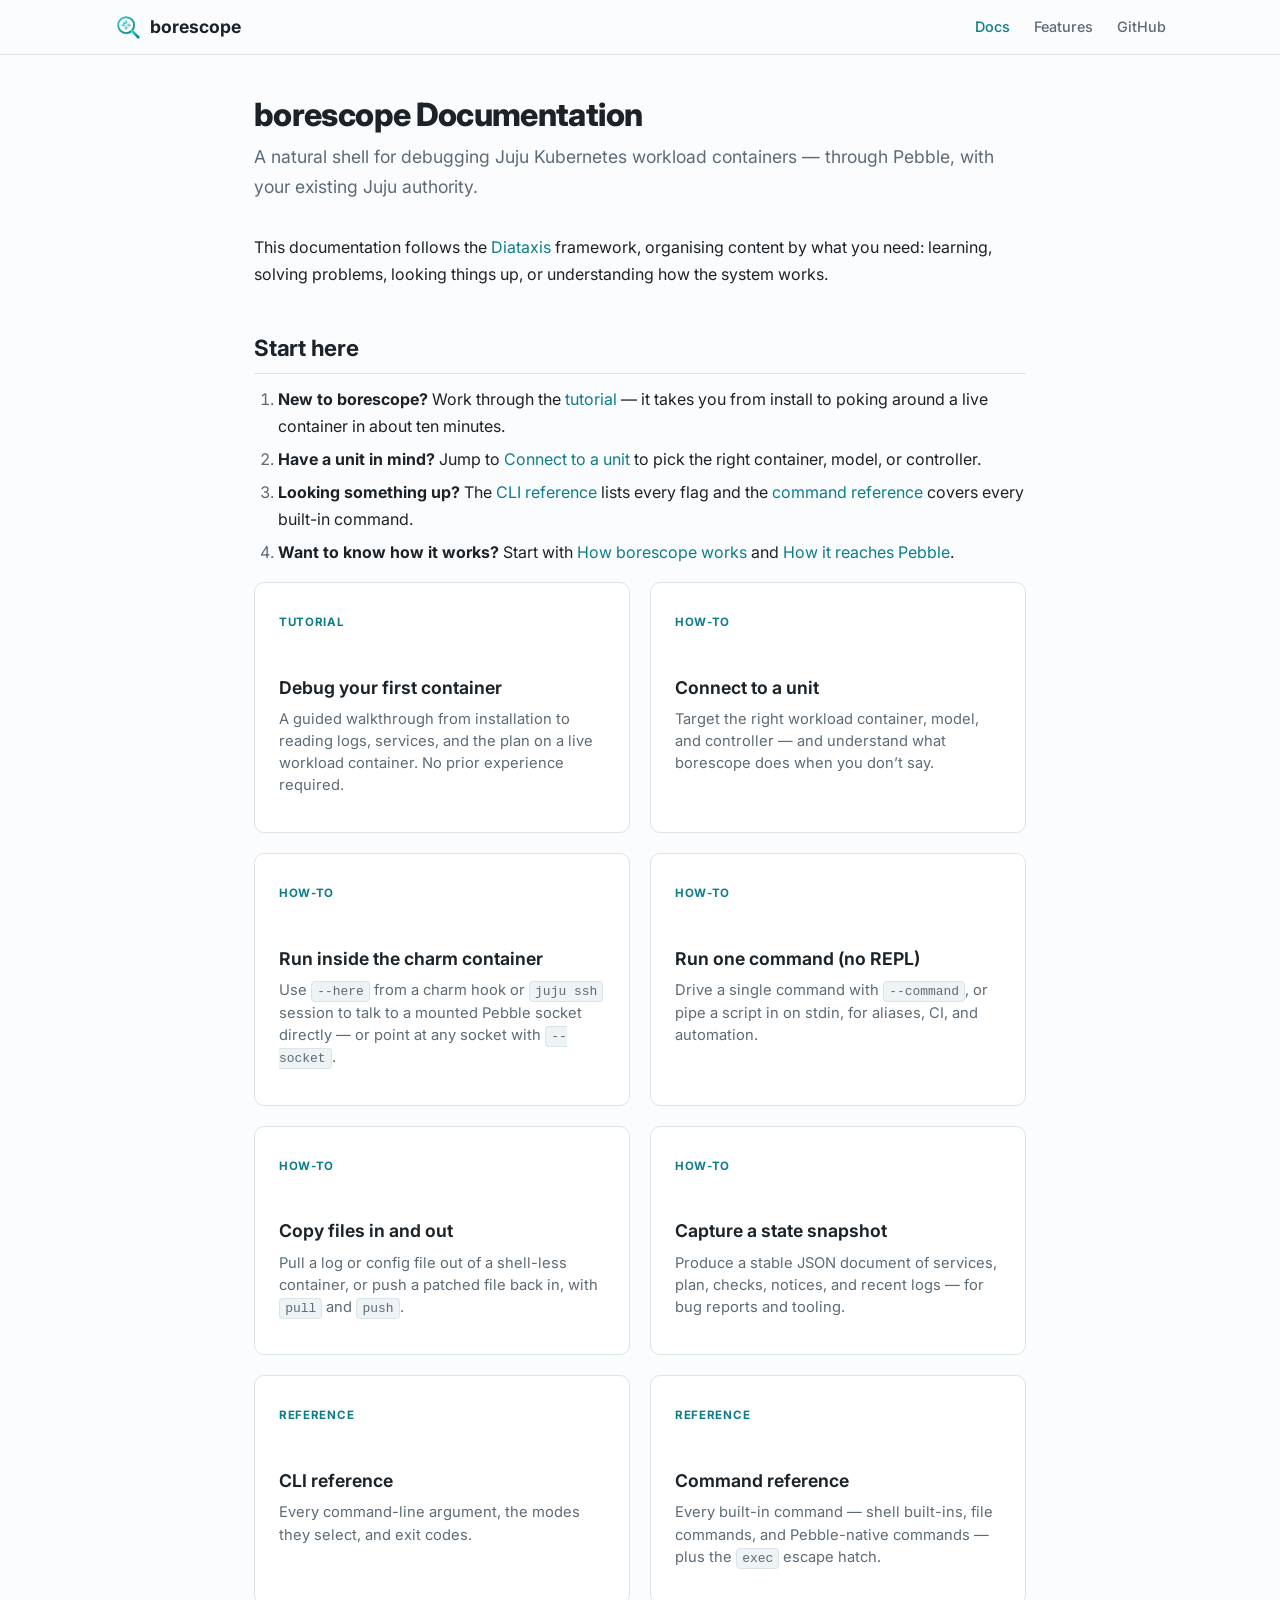
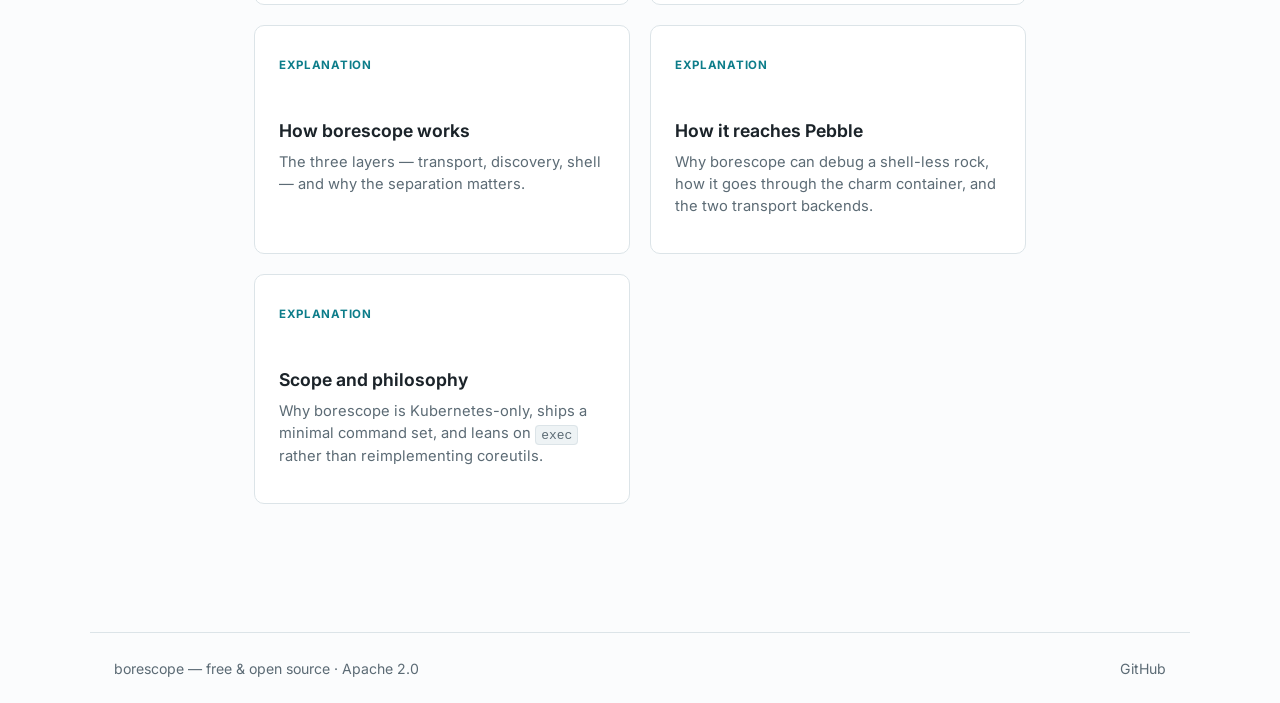
==== docs/docs/index.html @ 4491b776 "docs: add a Diátaxis documentation site Add a full docs site under docs/, modelled on the cantrip do" ====
<!DOCTYPE html>
<html lang="en">
<head>
<meta charset="utf-8">
<meta name="viewport" content="width=device-width, initial-scale=1">
<title>Documentation &mdash; borescope</title>
<meta name="description" content="borescope documentation: tutorial, how-to guides, reference, and explanation for debugging Juju Kubernetes workload containers.">
<link rel="icon" href="../favicon.svg" type="image/svg+xml">
<link rel="preconnect" href="https://fonts.bunny.net">
<link rel="stylesheet" href="https://fonts.bunny.net/css?family=inter:400,500,600,700,800|jetbrains-mono:400&display=swap">
<link rel="stylesheet" href="docs.css">
</head>
<body>

<a href="#main" class="skip-link">Skip to content</a>

<nav class="doc-nav" aria-label="Main">
  <div class="doc-nav-inner">
    <a href="../index.html" class="doc-nav-logo">
      <img src="../logo.svg" alt="borescope" width="28" height="28">
      <span>borescope</span>
    </a>
    <button class="doc-nav-toggle" aria-label="Open menu" aria-expanded="false" aria-controls="nav-menu">
      <span></span><span></span><span></span>
    </button>
    <div class="doc-nav-links" id="nav-menu">
      <a href="index.html" class="current">Docs</a>
      <a href="../index.html#features">Features</a>
      <a href="https://github.com/tonyandrewmeyer/borescope" target="_blank" rel="noopener">GitHub</a>
    </div>
  </div>
</nav>
<div class="doc-layout" style="max-width: var(--max-w); padding-top: 6rem;">
  <main id="main" class="doc-content">
    <h1>borescope Documentation</h1>
    <p class="subtitle">
      A natural shell for debugging Juju Kubernetes workload containers &mdash; through Pebble, with your existing Juju authority.
    </p>

<p>
  This documentation follows the
  <a href="https://diataxis.fr/" target="_blank" rel="noopener">Diataxis</a> framework, organising
  content by what you need: learning, solving problems, looking things
  up, or understanding how the system works.
</p>
<h2 id="start-here">Start here</h2>
<ol>
  <li>
    <strong>New to borescope?</strong> Work through the
    <a href="tutorial.html">tutorial</a> &mdash; it takes you from install to
    poking around a live container in about ten minutes.
  </li>
  <li>
    <strong>Have a unit in mind?</strong> Jump to
    <a href="howto-connect.html">Connect to a unit</a> to pick the right
    container, model, or controller.
  </li>
  <li>
    <strong>Looking something up?</strong> The
    <a href="reference-cli.html">CLI reference</a> lists every flag and the
    <a href="reference-commands.html">command reference</a> covers every
    built-in command.
  </li>
  <li>
    <strong>Want to know how it works?</strong> Start with
    <a href="explanation-architecture.html">How borescope works</a> and
    <a href="explanation-transport.html">How it reaches Pebble</a>.
  </li>
</ol>
<div class="doc-cards">
  <a href="tutorial.html" class="doc-card">
    <span class="doc-card-label">Tutorial</span>
    <h3>Debug your first container</h3>
    <p>
      A guided walkthrough from installation to reading logs, services,
      and the plan on a live workload container. No prior experience
      required.
    </p>
  </a>
  <a href="howto-connect.html" class="doc-card">
    <span class="doc-card-label">How-to</span>
    <h3>Connect to a unit</h3>
    <p>
      Target the right workload container, model, and controller &mdash; and
      understand what borescope does when you don&rsquo;t say.
    </p>
  </a>
  <a href="howto-here.html" class="doc-card">
    <span class="doc-card-label">How-to</span>
    <h3>Run inside the charm container</h3>
    <p>
      Use <code>--here</code> from a charm hook or <code>juju ssh</code>
      session to talk to a mounted Pebble socket directly &mdash; or point at
      any socket with <code>--socket</code>.
    </p>
  </a>
  <a href="howto-oneshot.html" class="doc-card">
    <span class="doc-card-label">How-to</span>
    <h3>Run one command (no REPL)</h3>
    <p>
      Drive a single command with <code>--command</code>, or pipe a
      script in on stdin, for aliases, CI, and automation.
    </p>
  </a>
  <a href="howto-files.html" class="doc-card">
    <span class="doc-card-label">How-to</span>
    <h3>Copy files in and out</h3>
    <p>
      Pull a log or config file out of a shell-less container, or push a
      patched file back in, with <code>pull</code> and <code>push</code>.
    </p>
  </a>
  <a href="howto-snapshot.html" class="doc-card">
    <span class="doc-card-label">How-to</span>
    <h3>Capture a state snapshot</h3>
    <p>
      Produce a stable JSON document of services, plan, checks, notices,
      and recent logs &mdash; for bug reports and tooling.
    </p>
  </a>
  <a href="reference-cli.html" class="doc-card">
    <span class="doc-card-label">Reference</span>
    <h3>CLI reference</h3>
    <p>
      Every command-line argument, the modes they select, and exit codes.
    </p>
  </a>
  <a href="reference-commands.html" class="doc-card">
    <span class="doc-card-label">Reference</span>
    <h3>Command reference</h3>
    <p>
      Every built-in command &mdash; shell built-ins, file commands, and
      Pebble-native commands &mdash; plus the <code>exec</code> escape hatch.
    </p>
  </a>
  <a href="explanation-architecture.html" class="doc-card">
    <span class="doc-card-label">Explanation</span>
    <h3>How borescope works</h3>
    <p>
      The three layers &mdash; transport, discovery, shell &mdash; and why the
      separation matters.
    </p>
  </a>
  <a href="explanation-transport.html" class="doc-card">
    <span class="doc-card-label">Explanation</span>
    <h3>How it reaches Pebble</h3>
    <p>
      Why borescope can debug a shell-less rock, how it goes through the
      charm container, and the two transport backends.
    </p>
  </a>
  <a href="explanation-scope.html" class="doc-card">
    <span class="doc-card-label">Explanation</span>
    <h3>Scope and philosophy</h3>
    <p>
      Why borescope is Kubernetes-only, ships a minimal command set, and
      leans on <code>exec</code> rather than reimplementing coreutils.
    </p>
  </a>
</div>
  </main>
</div>

<footer class="doc-footer">
  <div class="doc-footer-inner">
    <span>borescope &mdash; free &amp; open source &middot; Apache 2.0</span>
    <div>
      <a href="https://github.com/tonyandrewmeyer/borescope" target="_blank" rel="noopener">GitHub</a>
    </div>
  </div>
</footer>

<script>
(function() {
  var toggle = document.querySelector('.doc-nav-toggle');
  var links = document.querySelector('.doc-nav-links');
  if (!toggle || !links) return;
  toggle.addEventListener('click', function() {
    var open = links.classList.toggle('open');
    toggle.classList.toggle('open', open);
    toggle.setAttribute('aria-expanded', String(open));
    toggle.setAttribute('aria-label', open ? 'Close menu' : 'Open menu');
  });
  links.querySelectorAll('a').forEach(function(a) {
    a.addEventListener('click', function() {
      links.classList.remove('open');
      toggle.classList.remove('open');
      toggle.setAttribute('aria-expanded', 'false');
      toggle.setAttribute('aria-label', 'Open menu');
    });
  });
})();

(function() {
  document.querySelectorAll('.doc-content pre').forEach(function(pre) {
    var code = pre.querySelector('code');
    if (!code) return;
    var btn = document.createElement('button');
    btn.type = 'button';
    btn.className = 'copy-btn';
    btn.textContent = 'Copy';
    btn.setAttribute('aria-label', 'Copy code to clipboard');
    btn.addEventListener('click', function() {
      var text = code.innerText;
      var done = function() {
        btn.textContent = 'Copied';
        btn.classList.add('copied');
        setTimeout(function() {
          btn.textContent = 'Copy';
          btn.classList.remove('copied');
        }, 1500);
      };
      if (navigator.clipboard && navigator.clipboard.writeText) {
        navigator.clipboard.writeText(text).then(done, function() {});
      } else {
        var ta = document.createElement('textarea');
        ta.value = text;
        ta.setAttribute('readonly', '');
        ta.style.position = 'absolute';
        ta.style.left = '-9999px';
        document.body.appendChild(ta);
        ta.select();
        try { document.execCommand('copy'); done(); } catch (e) {}
        document.body.removeChild(ta);
      }
    });
    pre.appendChild(btn);
  });
})();
</script>

</body>
</html>
---- docs/docs/docs.css ----
/* ── borescope Documentation ─────────────────────────────────────── */
/* Extends the shared tokens for prose-heavy pages.                 */

@import url("../tokens.css");

/* Page-specific overrides */
:root { --max-w: 820px; --sidebar-w: 220px; }

/* ── Reset & Base ─────────────────────────────────────────────── */
*, *::before, *::after { margin: 0; padding: 0; box-sizing: border-box; }
html { -webkit-font-smoothing: antialiased; }

body {
  font-family: var(--font);
  font-size: 16px;
  line-height: 1.7;
  color: var(--text);
  background: var(--bg);
}

a { color: var(--accent); text-decoration: none; }
a:hover { color: var(--accent-hover); }

/* ── Skip link ────────────────────────────────────────────────── */
.skip-link {
  position: absolute;
  top: -100%;
  left: 1rem;
  z-index: 200;
  padding: 0.5rem 1rem;
  background: var(--accent);
  color: #fff;
  border-radius: var(--radius-sm);
  font-weight: 600;
  font-size: 0.9rem;
}

.skip-link:focus {
  top: 0.75rem;
  color: #fff;
}

/* ── Focus styles ─────────────────────────────────────────────── */
:focus-visible {
  outline: 2px solid var(--accent);
  outline-offset: 2px;
}

:focus:not(:focus-visible) {
  outline: none;
}

/* ── Navigation ───────────────────────────────────────────────── */
.doc-nav {
  position: fixed;
  top: 0; left: 0; right: 0;
  z-index: 100;
  background: color-mix(in srgb, var(--bg) 90%, transparent);
  backdrop-filter: blur(10px);
  -webkit-backdrop-filter: blur(10px);
  border-bottom: 1px solid var(--border);
}

@supports not (backdrop-filter: blur(10px)) {
  .doc-nav { background: var(--bg); }
}

.doc-nav-inner {
  max-width: 1100px;
  margin: 0 auto;
  padding: 0.75rem 1.5rem;
  display: flex;
  align-items: center;
  justify-content: space-between;
}

.doc-nav-logo {
  display: flex;
  align-items: center;
  gap: 0.5rem;
  font-weight: 700;
  font-size: 1.1rem;
  color: var(--text);
}

.doc-nav-logo:hover { color: var(--text); }

.doc-nav-links {
  display: flex;
  align-items: center;
  gap: 1.5rem;
}

.doc-nav-links a {
  color: var(--text-muted);
  font-size: 0.9rem;
  font-weight: 500;
}

.doc-nav-links a:hover { color: var(--text); }

.doc-nav-links .current { color: var(--accent); }

/* ── Mobile nav toggle ────────────────────────────────────────── */
.doc-nav-toggle {
  display: none;
  background: none;
  border: none;
  cursor: pointer;
  padding: 0.5rem;
  width: 44px;
  height: 44px;
  align-items: center;
  justify-content: center;
  flex-direction: column;
  gap: 5px;
}

.doc-nav-toggle span {
  display: block;
  width: 22px;
  height: 2px;
  background: var(--text);
  border-radius: 1px;
  transition: transform 0.25s ease, opacity 0.25s ease;
}

.doc-nav-toggle.open span:nth-child(1) { transform: translateY(7px) rotate(45deg); }
.doc-nav-toggle.open span:nth-child(2) { opacity: 0; }
.doc-nav-toggle.open span:nth-child(3) { transform: translateY(-7px) rotate(-45deg); }

@media (max-width: 640px) {
  .doc-nav-toggle { display: flex; }

  .doc-nav-links {
    display: none;
    position: absolute;
    top: 100%;
    left: 0;
    right: 0;
    flex-direction: column;
    align-items: stretch;
    padding: 0.5rem 1.5rem 1rem;
    background: var(--bg);
    border-bottom: 1px solid var(--border);
    gap: 0;
  }

  .doc-nav-links.open { display: flex; }

  .doc-nav-links a {
    padding: 0.7rem 0;
    font-size: 1rem;
    border-bottom: 1px solid var(--border);
  }

  .doc-nav-links a:last-child { border-bottom: none; }
}

/* ── Layout ───────────────────────────────────────────────────── */
.doc-layout {
  display: flex;
  max-width: 1100px;
  margin: 0 auto;
  padding: 5rem 1.5rem 3rem;
  gap: 3rem;
}

.doc-sidebar {
  flex: 0 0 var(--sidebar-w);
  position: sticky;
  top: 5rem;
  align-self: flex-start;
  max-height: calc(100vh - 6rem);
  overflow-y: auto;
}

.doc-sidebar h4 {
  font-size: 0.75rem;
  font-weight: 700;
  text-transform: uppercase;
  letter-spacing: 0.05em;
  color: var(--text-muted);
  margin-bottom: 0.5rem;
  margin-top: 1.25rem;
}

.doc-sidebar h4:first-child { margin-top: 0; }

.doc-sidebar ul {
  list-style: none;
  margin-bottom: 0.25rem;
}

.doc-sidebar li a {
  display: block;
  padding: 0.35rem 0;
  font-size: 0.88rem;
  color: var(--text-muted);
}

.doc-sidebar li a:hover { color: var(--text); }
.doc-sidebar li a.current { color: var(--accent); font-weight: 600; }

.doc-content {
  flex: 1;
  min-width: 0;
  max-width: var(--max-w);
}

@media (max-width: 768px) {
  .doc-layout { flex-direction: column; gap: 1.5rem; }
  .doc-sidebar { position: static; flex: none; max-height: none; }
}

/* ── Prose ─────────────────────────────────────────────────────── */
.doc-content h1 {
  font-size: 2rem;
  font-weight: 800;
  letter-spacing: -0.02em;
  line-height: 1.2;
  margin-bottom: 0.5rem;
}

.doc-content .subtitle {
  font-size: 1.1rem;
  color: var(--text-muted);
  margin-bottom: 2rem;
}

.doc-content h2 {
  font-size: 1.4rem;
  font-weight: 700;
  letter-spacing: -0.01em;
  margin-top: 2.5rem;
  margin-bottom: 0.75rem;
  padding-bottom: 0.4rem;
  border-bottom: 1px solid var(--border);
}

.doc-content h3 {
  font-size: 1.15rem;
  font-weight: 650;
  margin-top: 2rem;
  margin-bottom: 0.5rem;
}

.doc-content p {
  margin-bottom: 1rem;
}

.doc-content ul, .doc-content ol {
  margin-bottom: 1rem;
  padding-left: 1.5rem;
}

.doc-content li {
  margin-bottom: 0.35rem;
}

.doc-content li::marker {
  color: var(--text-muted);
}

/* ── Code ──────────────────────────────────────────────────────── */
.doc-content code {
  font-family: var(--font-mono);
  font-size: 0.88em;
  background: var(--code-bg);
  border: 1px solid var(--code-border);
  border-radius: 4px;
  padding: 0.15em 0.4em;
}

.doc-content pre {
  background: var(--code-bg);
  border: 1px solid var(--code-border);
  border-radius: var(--radius-sm);
  padding: 1rem 1.25rem;
  overflow-x: auto;
  margin-bottom: 1.25rem;
  position: relative;
}

.doc-content pre .copy-btn {
  position: absolute;
  top: 0.5rem;
  right: 0.5rem;
  padding: 0.25rem 0.55rem;
  font-family: var(--font);
  font-size: 0.75rem;
  font-weight: 500;
  color: var(--text-muted);
  background: var(--bg);
  border: 1px solid var(--code-border);
  border-radius: var(--radius-sm);
  cursor: pointer;
  opacity: 0;
  transition: opacity 0.15s, color 0.15s;
}

.doc-content pre:hover .copy-btn,
.doc-content pre .copy-btn:focus-visible {
  opacity: 1;
}

.doc-content pre .copy-btn:hover {
  color: var(--accent);
}

.doc-content pre .copy-btn.copied {
  color: var(--accent);
  opacity: 1;
}

.doc-content pre code {
  background: none;
  border: none;
  padding: 0;
  font-size: 0.88rem;
  line-height: 1.6;
}

.prompt { color: var(--accent); }
.comment { color: var(--text-muted); }
.dim { opacity: 0.6; }

/* ── Tables ────────────────────────────────────────────────────── */
.doc-content table {
  width: 100%;
  border-collapse: collapse;
  margin-bottom: 1.25rem;
  font-size: 0.92rem;
}

.doc-content th {
  text-align: left;
  font-weight: 650;
  padding: 0.6rem 0.75rem;
  border-bottom: 2px solid var(--border);
}

.doc-content td {
  padding: 0.5rem 0.75rem;
  border-bottom: 1px solid var(--border);
  vertical-align: top;
}

.doc-content tr:last-child td { border-bottom: none; }

/* ── Callouts ──────────────────────────────────────────────────── */
.callout {
  background: var(--accent-bg);
  border-left: 3px solid var(--accent);
  border-radius: 0 var(--radius-sm) var(--radius-sm) 0;
  padding: 1rem 1.25rem;
  margin-bottom: 1.25rem;
}

.callout p { margin-bottom: 0; }

.callout-warn {
  background: var(--warn-bg);
  border-left-color: var(--warn);
}

/* Markdown blockquotes (`> …`) are styled as note callouts. */
.doc-content blockquote {
  background: var(--accent-bg);
  border-left: 3px solid var(--accent);
  border-radius: 0 var(--radius-sm) var(--radius-sm) 0;
  padding: 1rem 1.25rem;
  margin-bottom: 1.25rem;
}

.doc-content blockquote p:last-child { margin-bottom: 0; }

/* Keyboard keys (`<kbd>`). */
.doc-content kbd {
  font-family: var(--font-mono);
  font-size: 0.85em;
  background: var(--code-bg);
  border: 1px solid var(--code-border);
  border-bottom-width: 2px;
  border-radius: var(--radius-sm);
  padding: 0.1em 0.4em;
  white-space: nowrap;
}

/* ── Category Cards (index page) ──────────────────────────────── */
.doc-cards {
  display: grid;
  grid-template-columns: repeat(auto-fit, minmax(min(280px, 100%), 1fr));
  gap: 1.25rem;
  margin-bottom: 2rem;
}

.doc-card {
  background: var(--bg-card);
  border: 1px solid var(--border);
  border-radius: var(--radius);
  padding: 1.5rem;
  transition: transform 0.15s ease, box-shadow 0.15s ease;
}

.doc-card:hover {
  transform: translateY(-2px);
  box-shadow: var(--shadow-lg);
  text-decoration: none;
}

.doc-card h3 {
  font-size: 1.1rem;
  font-weight: 650;
  margin-bottom: 0.35rem;
  color: var(--text);
}

.doc-card p {
  color: var(--text-muted);
  font-size: 0.92rem;
  line-height: 1.5;
  margin-bottom: 0.75rem;
}

.doc-card ul {
  list-style: none;
  padding: 0;
}

.doc-card ul li {
  font-size: 0.88rem;
  color: var(--accent);
  padding: 0.15rem 0;
}

.doc-card-label {
  display: inline-block;
  font-size: 0.72rem;
  font-weight: 700;
  text-transform: uppercase;
  letter-spacing: 0.06em;
  color: var(--accent);
  margin-bottom: 0.5rem;
}

/* ── Definition list (reference pages) ─────────────────────────── */
.doc-content dl {
  margin-bottom: 1.25rem;
}

.doc-content dt {
  font-weight: 650;
  font-family: var(--font-mono);
  font-size: 0.92rem;
  margin-top: 1rem;
}

.doc-content dd {
  margin-left: 1.5rem;
  margin-bottom: 0.5rem;
  color: var(--text-muted);
}

/* ── Footer ────────────────────────────────────────────────────── */
.doc-footer {
  border-top: 1px solid var(--border);
  padding: 1.5rem 0;
  margin-top: 3rem;
  max-width: 1100px;
  margin-left: auto;
  margin-right: auto;
  padding-left: 1.5rem;
  padding-right: 1.5rem;
}

.doc-footer-inner {
  display: flex;
  align-items: center;
  justify-content: space-between;
  flex-wrap: wrap;
  gap: 1rem;
  font-size: 0.88rem;
  color: var(--text-muted);
}

.doc-footer-inner a { color: var(--text-muted); }
.doc-footer-inner a:hover { color: var(--text); }

/* ── Breadcrumb ────────────────────────────────────────────────── */
.breadcrumb {
  font-size: 0.85rem;
  color: var(--text-muted);
  margin-bottom: 1.5rem;
}

.breadcrumb a { color: var(--text-muted); }
.breadcrumb a:hover { color: var(--accent); }
.breadcrumb .sep { margin: 0 0.4rem; }

/* ── Reduced motion ───────────────────────────────────────────── */
@media (prefers-reduced-motion: reduce) {
  *, *::before, *::after {
    animation-duration: 0.01ms !important;
    animation-iteration-count: 1 !important;
    transition-duration: 0.01ms !important;
    scroll-behavior: auto !important;
  }
}
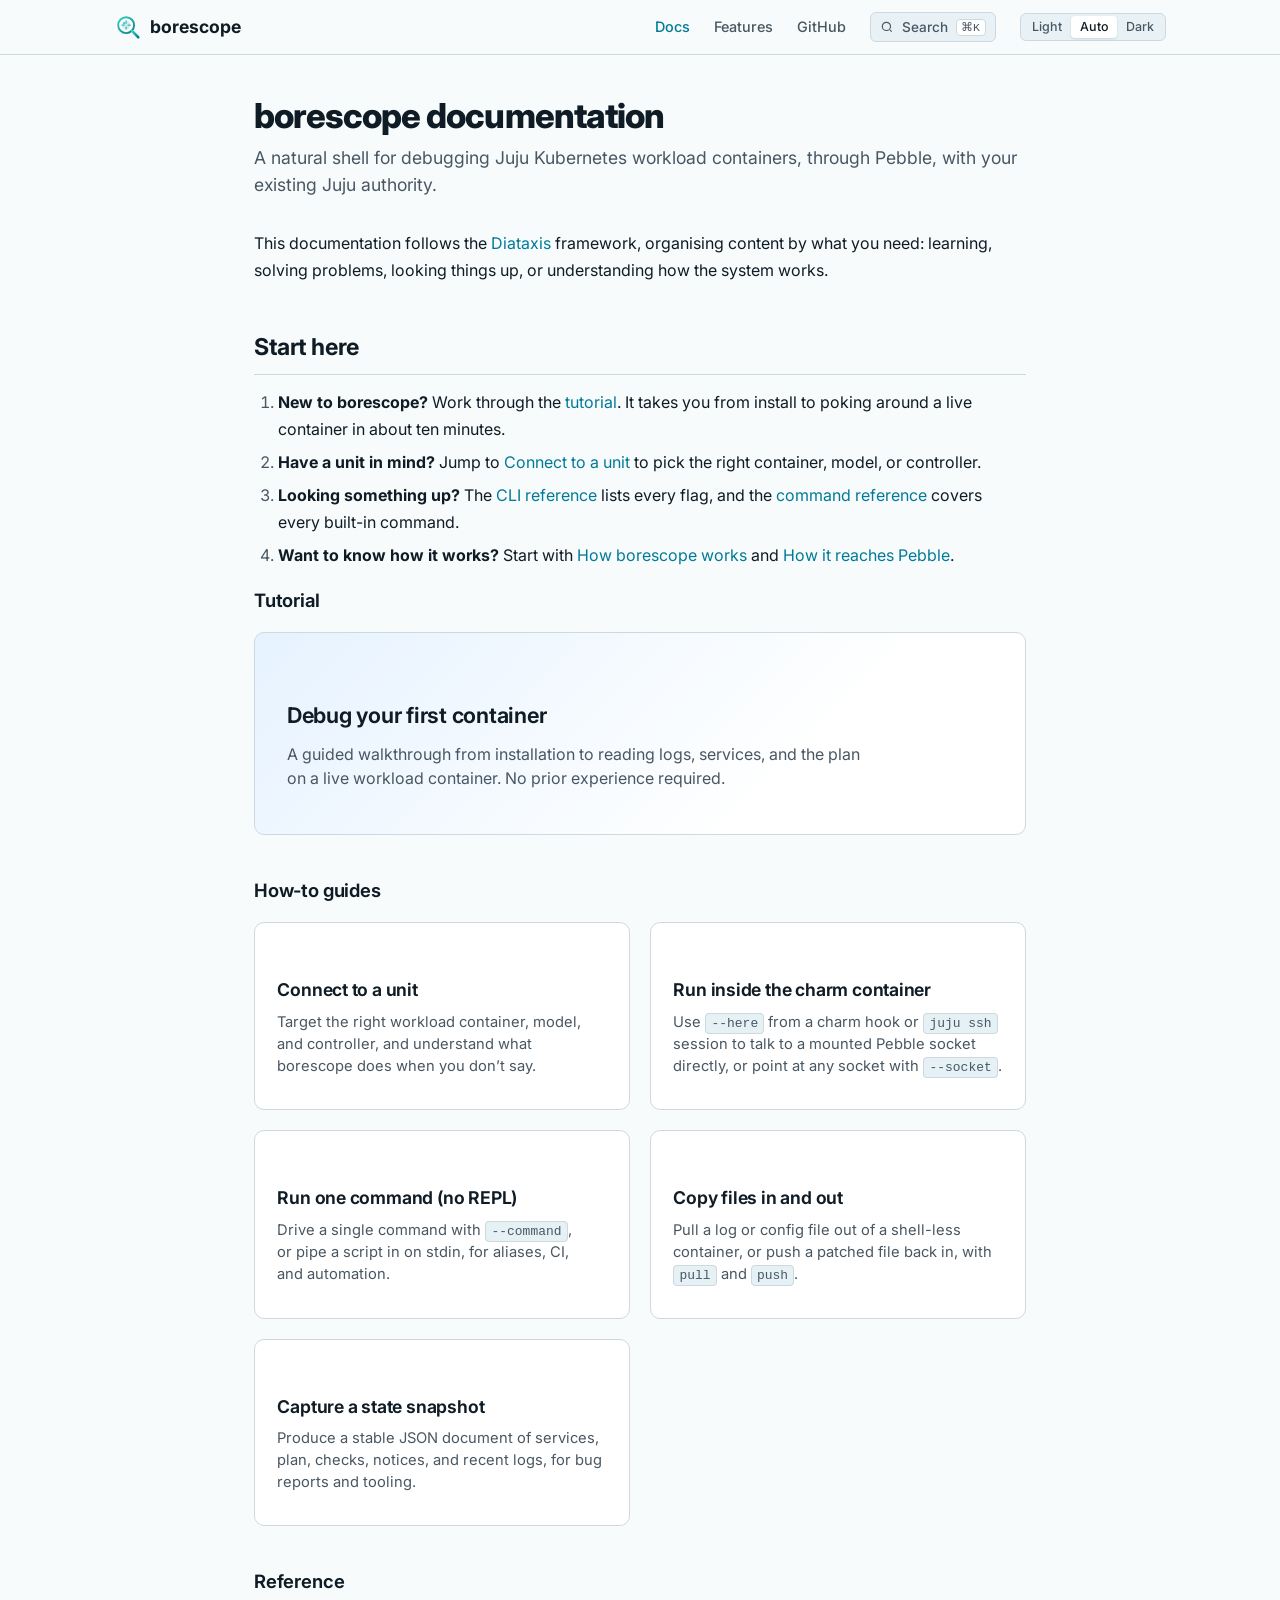
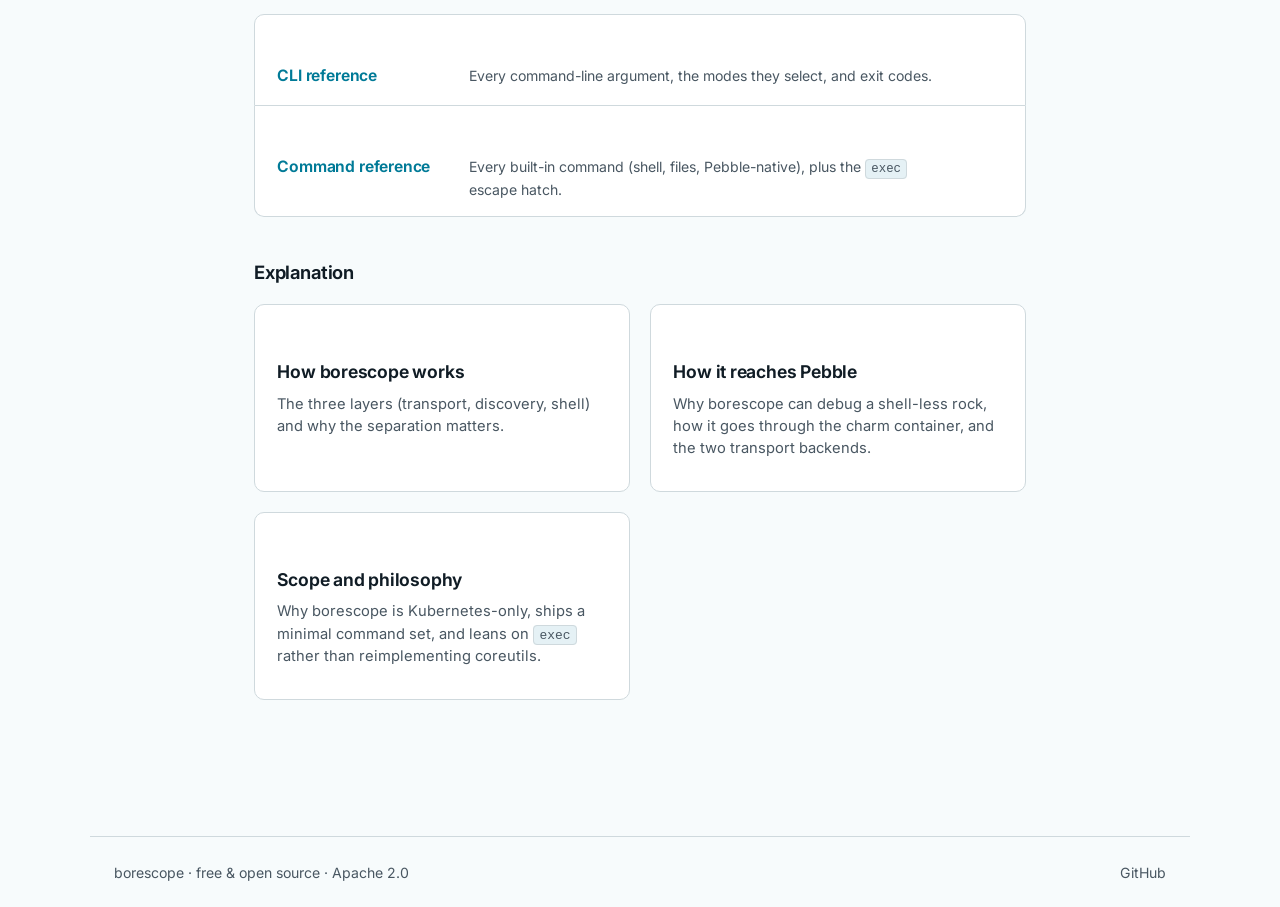
==== commit 242c2623: "docs(site): overhaul marketing + docs design Full impeccable pass over the docs/ static site:  - New" ====
--- a/docs/docs/index.html
+++ b/docs/docs/index.html
@@ -3,12 +3,19 @@
 <head>
 <meta charset="utf-8">
 <meta name="viewport" content="width=device-width, initial-scale=1">
-<title>Documentation &mdash; borescope</title>
+<title>Documentation: borescope</title>
 <meta name="description" content="borescope documentation: tutorial, how-to guides, reference, and explanation for debugging Juju Kubernetes workload containers.">
 <link rel="icon" href="../favicon.svg" type="image/svg+xml">
 <link rel="preconnect" href="https://fonts.bunny.net">
 <link rel="stylesheet" href="https://fonts.bunny.net/css?family=inter:400,500,600,700,800|jetbrains-mono:400&display=swap">
 <link rel="stylesheet" href="docs.css">
+<script>
+// Apply stored theme before first paint to prevent flash.
+(function() {
+  var t = localStorage.getItem("borescope-theme");
+  if (t && t !== "auto") document.documentElement.setAttribute("data-theme", t);
+})();
+</script>
 </head>
 <body>
 
@@ -27,14 +34,43 @@
       <a href="index.html" class="current">Docs</a>
       <a href="../index.html#features">Features</a>
       <a href="https://github.com/tonyandrewmeyer/borescope" target="_blank" rel="noopener">GitHub</a>
+      <button type="button" class="palette-trigger" aria-label="Search docs" aria-keyshortcuts="Control+K Meta+K">
+        <svg width="14" height="14" viewBox="0 0 24 24" fill="none" stroke="currentColor" stroke-width="2" aria-hidden="true"><circle cx="11" cy="11" r="7"/><path d="m20 20-3-3"/></svg>
+        <span>Search</span>
+        <kbd>⌘K</kbd>
+      </button>
+      <div class="theme-switcher" role="group" aria-label="Colour theme">
+        <button type="button" data-theme="light" aria-pressed="false">Light</button>
+        <button type="button" data-theme="auto" aria-pressed="true">Auto</button>
+        <button type="button" data-theme="dark" aria-pressed="false">Dark</button>
+      </div>
     </div>
   </div>
 </nav>
+
+<dialog class="palette" aria-label="Search documentation">
+  <div class="palette-inner">
+    <div class="palette-input-row">
+      <svg width="16" height="16" viewBox="0 0 24 24" fill="none" stroke="currentColor" stroke-width="2" aria-hidden="true"><circle cx="11" cy="11" r="7"/><path d="m20 20-3-3"/></svg>
+      <input type="search" class="palette-input" placeholder="Search docs..." autocomplete="off" spellcheck="false" aria-label="Type to filter pages" aria-controls="palette-list" aria-activedescendant="">
+      <kbd>Esc</kbd>
+    </div>
+    <ul class="palette-list" id="palette-list" role="listbox"></ul>
+    <div class="palette-empty" hidden>No pages match. Try a different search.</div>
+    <div class="palette-footer">
+      <span><kbd>↑</kbd><kbd>↓</kbd> Navigate</span>
+      <span><kbd>Enter</kbd> Open</span>
+      <span><kbd>Esc</kbd> Close</span>
+    </div>
+  </div>
+</dialog>
+
+<script type="application/json" id="palette-data">[{"slug":"index","label":"Documentation home","section":""},{"slug":"tutorial","label":"Debug your first container","section":"Tutorial"},{"slug":"howto-connect","label":"Connect to a unit","section":"How-to guides"},{"slug":"howto-here","label":"Run inside the charm container","section":"How-to guides"},{"slug":"howto-oneshot","label":"Run one command (no REPL)","section":"How-to guides"},{"slug":"howto-files","label":"Copy files in and out","section":"How-to guides"},{"slug":"howto-snapshot","label":"Capture a state snapshot","section":"How-to guides"},{"slug":"reference-cli","label":"CLI reference","section":"Reference"},{"slug":"reference-commands","label":"Command reference","section":"Reference"},{"slug":"explanation-architecture","label":"How borescope works","section":"Explanation"},{"slug":"explanation-transport","label":"How it reaches Pebble","section":"Explanation"},{"slug":"explanation-scope","label":"Scope and philosophy","section":"Explanation"}]</script>
 <div class="doc-layout" style="max-width: var(--max-w); padding-top: 6rem;">
   <main id="main" class="doc-content">
-    <h1>borescope Documentation</h1>
+    <h1>borescope documentation</h1>
     <p class="subtitle">
-      A natural shell for debugging Juju Kubernetes workload containers &mdash; through Pebble, with your existing Juju authority.
+      A natural shell for debugging Juju Kubernetes workload containers, through Pebble, with your existing Juju authority.
     </p>
 
 <p>
@@ -47,7 +83,7 @@
 <ol>
   <li>
     <strong>New to borescope?</strong> Work through the
-    <a href="tutorial.html">tutorial</a> &mdash; it takes you from install to
+    <a href="tutorial.html">tutorial</a>. It takes you from install to
     poking around a live container in about ten minutes.
   </li>
   <li>
@@ -57,7 +93,7 @@
   </li>
   <li>
     <strong>Looking something up?</strong> The
-    <a href="reference-cli.html">CLI reference</a> lists every flag and the
+    <a href="reference-cli.html">CLI reference</a> lists every flag, and the
     <a href="reference-commands.html">command reference</a> covers every
     built-in command.
   </li>
@@ -67,9 +103,10 @@
     <a href="explanation-transport.html">How it reaches Pebble</a>.
   </li>
 </ol>
+<section class="doc-section tutorial">
+<h2>Tutorial</h2>
 <div class="doc-cards">
   <a href="tutorial.html" class="doc-card">
-    <span class="doc-card-label">Tutorial</span>
     <h3>Debug your first container</h3>
     <p>
       A guided walkthrough from installation to reading logs, services,
@@ -77,25 +114,27 @@
       required.
     </p>
   </a>
+</div>
+</section>
+<section class="doc-section howto">
+<h2>How-to guides</h2>
+<div class="doc-cards">
   <a href="howto-connect.html" class="doc-card">
-    <span class="doc-card-label">How-to</span>
     <h3>Connect to a unit</h3>
     <p>
-      Target the right workload container, model, and controller &mdash; and
+      Target the right workload container, model, and controller, and
       understand what borescope does when you don&rsquo;t say.
     </p>
   </a>
   <a href="howto-here.html" class="doc-card">
-    <span class="doc-card-label">How-to</span>
     <h3>Run inside the charm container</h3>
     <p>
       Use <code>--here</code> from a charm hook or <code>juju ssh</code>
-      session to talk to a mounted Pebble socket directly &mdash; or point at
+      session to talk to a mounted Pebble socket directly, or point at
       any socket with <code>--socket</code>.
     </p>
   </a>
   <a href="howto-oneshot.html" class="doc-card">
-    <span class="doc-card-label">How-to</span>
     <h3>Run one command (no REPL)</h3>
     <p>
       Drive a single command with <code>--command</code>, or pipe a
@@ -103,7 +142,6 @@
     </p>
   </a>
   <a href="howto-files.html" class="doc-card">
-    <span class="doc-card-label">How-to</span>
     <h3>Copy files in and out</h3>
     <p>
       Pull a log or config file out of a shell-less container, or push a
@@ -111,38 +149,38 @@
     </p>
   </a>
   <a href="howto-snapshot.html" class="doc-card">
-    <span class="doc-card-label">How-to</span>
     <h3>Capture a state snapshot</h3>
     <p>
       Produce a stable JSON document of services, plan, checks, notices,
-      and recent logs &mdash; for bug reports and tooling.
-    </p>
-  </a>
+      and recent logs, for bug reports and tooling.
+    </p>
+  </a>
+</div>
+</section>
+<section class="doc-section reference">
+<h2>Reference</h2>
+<div class="doc-cards">
   <a href="reference-cli.html" class="doc-card">
-    <span class="doc-card-label">Reference</span>
     <h3>CLI reference</h3>
-    <p>
-      Every command-line argument, the modes they select, and exit codes.
-    </p>
+    <p>Every command-line argument, the modes they select, and exit codes.</p>
   </a>
   <a href="reference-commands.html" class="doc-card">
-    <span class="doc-card-label">Reference</span>
     <h3>Command reference</h3>
-    <p>
-      Every built-in command &mdash; shell built-ins, file commands, and
-      Pebble-native commands &mdash; plus the <code>exec</code> escape hatch.
-    </p>
-  </a>
+    <p>Every built-in command (shell, files, Pebble-native), plus the <code>exec</code> escape hatch.</p>
+  </a>
+</div>
+</section>
+<section class="doc-section explanation">
+<h2>Explanation</h2>
+<div class="doc-cards">
   <a href="explanation-architecture.html" class="doc-card">
-    <span class="doc-card-label">Explanation</span>
     <h3>How borescope works</h3>
     <p>
-      The three layers &mdash; transport, discovery, shell &mdash; and why the
+      The three layers (transport, discovery, shell) and why the
       separation matters.
     </p>
   </a>
   <a href="explanation-transport.html" class="doc-card">
-    <span class="doc-card-label">Explanation</span>
     <h3>How it reaches Pebble</h3>
     <p>
       Why borescope can debug a shell-less rock, how it goes through the
@@ -150,7 +188,6 @@
     </p>
   </a>
   <a href="explanation-scope.html" class="doc-card">
-    <span class="doc-card-label">Explanation</span>
     <h3>Scope and philosophy</h3>
     <p>
       Why borescope is Kubernetes-only, ships a minimal command set, and
@@ -158,12 +195,13 @@
     </p>
   </a>
 </div>
+</section>
   </main>
 </div>
 
 <footer class="doc-footer">
   <div class="doc-footer-inner">
-    <span>borescope &mdash; free &amp; open source &middot; Apache 2.0</span>
+    <span>borescope &middot; free &amp; open source &middot; Apache 2.0</span>
     <div>
       <a href="https://github.com/tonyandrewmeyer/borescope" target="_blank" rel="noopener">GitHub</a>
     </div>
@@ -188,6 +226,131 @@
       toggle.setAttribute('aria-expanded', 'false');
       toggle.setAttribute('aria-label', 'Open menu');
     });
+  });
+})();
+
+(function() {
+  var root = document.documentElement;
+  var buttons = document.querySelectorAll('.theme-switcher button');
+  if (!buttons.length) return;
+  var stored = localStorage.getItem('borescope-theme') || 'auto';
+  function apply(theme) {
+    if (theme === 'auto') root.removeAttribute('data-theme');
+    else root.setAttribute('data-theme', theme);
+    buttons.forEach(function(btn) {
+      btn.setAttribute('aria-pressed', btn.getAttribute('data-theme') === theme ? 'true' : 'false');
+    });
+    localStorage.setItem('borescope-theme', theme);
+  }
+  buttons.forEach(function(btn) {
+    btn.addEventListener('click', function() { apply(btn.getAttribute('data-theme')); });
+  });
+  apply(stored);
+})();
+
+// Command palette: Cmd/Ctrl-K opens, type to filter, arrows to navigate.
+(function() {
+  var dialog = document.querySelector('.palette');
+  var dataEl = document.getElementById('palette-data');
+  var triggers = document.querySelectorAll('.palette-trigger');
+  if (!dialog || !dataEl || typeof dialog.showModal !== 'function') return;
+
+  var pages;
+  try { pages = JSON.parse(dataEl.textContent); } catch (e) { return; }
+
+  var input = dialog.querySelector('.palette-input');
+  var list = dialog.querySelector('.palette-list');
+  var empty = dialog.querySelector('.palette-empty');
+  var here = (location.pathname.split('/').pop() || 'index.html').replace('.html', '');
+  var idx = 0;
+  var visible = [];
+
+  function render(query) {
+    var q = (query || '').toLowerCase().trim();
+    list.innerHTML = '';
+    visible = pages.filter(function(p) {
+      if (!q) return true;
+      return p.label.toLowerCase().indexOf(q) !== -1
+          || p.section.toLowerCase().indexOf(q) !== -1
+          || p.slug.toLowerCase().indexOf(q) !== -1;
+    });
+    if (!visible.length) {
+      empty.hidden = false;
+      input.setAttribute('aria-activedescendant', '');
+      return;
+    }
+    empty.hidden = true;
+    idx = 0;
+    visible.forEach(function(p, i) {
+      var li = document.createElement('li');
+      li.id = 'palette-item-' + i;
+      li.className = 'palette-item' + (p.slug === here ? ' current' : '');
+      li.setAttribute('role', 'option');
+      li.setAttribute('data-href', p.slug + '.html');
+      li.innerHTML = '<span class="palette-item-label">' + p.label + '</span>'
+                   + (p.section ? '<span class="palette-item-section">' + p.section + '</span>' : '<span class="palette-item-section">Index</span>');
+      li.addEventListener('mouseenter', function() { setActive(i); });
+      li.addEventListener('click', function() { open(visible[i]); });
+      list.appendChild(li);
+    });
+    setActive(0);
+  }
+
+  function setActive(i) {
+    if (!visible.length) return;
+    idx = (i + visible.length) % visible.length;
+    Array.prototype.forEach.call(list.children, function(li, j) {
+      li.setAttribute('aria-selected', j === idx ? 'true' : 'false');
+      if (j === idx) {
+        input.setAttribute('aria-activedescendant', li.id);
+        var top = li.offsetTop, bot = top + li.offsetHeight;
+        if (top < list.scrollTop) list.scrollTop = top;
+        else if (bot > list.scrollTop + list.clientHeight) list.scrollTop = bot - list.clientHeight;
+      }
+    });
+  }
+
+  function open(page) {
+    if (!page) return;
+    location.href = page.slug + '.html';
+  }
+
+  function show() {
+    if (dialog.open) return;
+    input.value = '';
+    render('');
+    dialog.showModal();
+    setTimeout(function() { input.focus(); }, 0);
+  }
+
+  triggers.forEach(function(t) { t.addEventListener('click', show); });
+
+  document.addEventListener('keydown', function(e) {
+    if ((e.metaKey || e.ctrlKey) && (e.key === 'k' || e.key === 'K')) {
+      e.preventDefault();
+      if (dialog.open) dialog.close(); else show();
+      return;
+    }
+    var typingInField = e.target && (e.target.tagName === 'INPUT' || e.target.tagName === 'TEXTAREA' || e.target.isContentEditable);
+    if (e.key === '/' && !typingInField && !dialog.open) {
+      e.preventDefault();
+      show();
+    }
+  });
+
+  input.addEventListener('input', function() { render(input.value); });
+
+  input.addEventListener('keydown', function(e) {
+    if (e.key === 'ArrowDown') { e.preventDefault(); setActive(idx + 1); }
+    else if (e.key === 'ArrowUp') { e.preventDefault(); setActive(idx - 1); }
+    else if (e.key === 'Enter') { e.preventDefault(); open(visible[idx]); }
+  });
+
+  dialog.addEventListener('click', function(e) {
+    var r = dialog.getBoundingClientRect();
+    if (e.clientX < r.left || e.clientX > r.right || e.clientY < r.top || e.clientY > r.bottom) {
+      dialog.close();
+    }
   });
 })();
 
--- a/docs/docs/docs.css
+++ b/docs/docs/docs.css
@@ -1,14 +1,15 @@
-/* ── borescope Documentation ─────────────────────────────────────── */
-/* Extends the shared tokens for prose-heavy pages.                 */
+/* borescope documentation. Extends the shared tokens for prose-heavy pages. */
 
 @import url("../tokens.css");
 
-/* Page-specific overrides */
 :root { --max-w: 820px; --sidebar-w: 220px; }
 
-/* ── Reset & Base ─────────────────────────────────────────────── */
 *, *::before, *::after { margin: 0; padding: 0; box-sizing: border-box; }
-html { -webkit-font-smoothing: antialiased; }
+html {
+  -webkit-font-smoothing: antialiased;
+  text-rendering: optimizeLegibility;
+  scroll-behavior: smooth;
+}
 
 body {
   font-family: var(--font);
@@ -21,43 +22,33 @@
 a { color: var(--accent); text-decoration: none; }
 a:hover { color: var(--accent-hover); }
 
-/* ── Skip link ────────────────────────────────────────────────── */
+/* Skip link. */
 .skip-link {
   position: absolute;
   top: -100%;
   left: 1rem;
-  z-index: 200;
+  z-index: var(--z-skip);
   padding: 0.5rem 1rem;
   background: var(--accent);
-  color: #fff;
+  color: oklch(0.99 0 0);
   border-radius: var(--radius-sm);
   font-weight: 600;
   font-size: 0.9rem;
 }
 
-.skip-link:focus {
-  top: 0.75rem;
-  color: #fff;
-}
-
-/* ── Focus styles ─────────────────────────────────────────────── */
-:focus-visible {
-  outline: 2px solid var(--accent);
-  outline-offset: 2px;
-}
-
-:focus:not(:focus-visible) {
-  outline: none;
-}
-
-/* ── Navigation ───────────────────────────────────────────────── */
+.skip-link:focus { top: 0.75rem; color: oklch(0.99 0 0); }
+
+:focus-visible { outline: 2px solid var(--accent); outline-offset: 2px; }
+:focus:not(:focus-visible) { outline: none; }
+
+/* Navigation. */
 .doc-nav {
   position: fixed;
   top: 0; left: 0; right: 0;
-  z-index: 100;
-  background: color-mix(in srgb, var(--bg) 90%, transparent);
-  backdrop-filter: blur(10px);
-  -webkit-backdrop-filter: blur(10px);
+  z-index: var(--z-sticky);
+  background: color-mix(in srgb, var(--bg) 88%, transparent);
+  backdrop-filter: blur(12px) saturate(140%);
+  -webkit-backdrop-filter: blur(12px) saturate(140%);
   border-bottom: 1px solid var(--border);
 }
 
@@ -72,6 +63,7 @@
   display: flex;
   align-items: center;
   justify-content: space-between;
+  gap: 1rem;
 }
 
 .doc-nav-logo {
@@ -98,10 +90,43 @@
 }
 
 .doc-nav-links a:hover { color: var(--text); }
-
 .doc-nav-links .current { color: var(--accent); }
 
-/* ── Mobile nav toggle ────────────────────────────────────────── */
+/* Theme switcher (mirrors marketing site). */
+.theme-switcher {
+  display: flex;
+  align-items: center;
+  background: var(--bg-subtle);
+  border: 1px solid var(--border);
+  border-radius: var(--radius-sm);
+  padding: 2px;
+  gap: 0;
+}
+
+.theme-switcher button {
+  background: none;
+  border: none;
+  padding: 0.3rem 0.55rem;
+  font-size: 0.78rem;
+  font-family: var(--font);
+  font-weight: 500;
+  color: var(--text-muted);
+  cursor: pointer;
+  border-radius: 4px;
+  transition: background 0.15s ease, color 0.15s ease;
+  line-height: 1;
+  white-space: nowrap;
+}
+
+.theme-switcher button:hover { color: var(--text); }
+
+.theme-switcher button[aria-pressed="true"] {
+  background: var(--bg-card);
+  color: var(--text);
+  box-shadow: var(--shadow);
+}
+
+/* Mobile nav toggle. */
 .doc-nav-toggle {
   display: none;
   background: none;
@@ -129,7 +154,7 @@
 .doc-nav-toggle.open span:nth-child(2) { opacity: 0; }
 .doc-nav-toggle.open span:nth-child(3) { transform: translateY(-7px) rotate(-45deg); }
 
-@media (max-width: 640px) {
+@media (max-width: 768px) {
   .doc-nav-toggle { display: flex; }
 
   .doc-nav-links {
@@ -155,9 +180,21 @@
   }
 
   .doc-nav-links a:last-child { border-bottom: none; }
-}
-
-/* ── Layout ───────────────────────────────────────────────────── */
+
+  .doc-nav-links .theme-switcher {
+    align-self: stretch;
+    margin-top: 0.5rem;
+    justify-content: center;
+  }
+
+  .doc-nav-links .theme-switcher button {
+    padding: 0.7rem 1rem;
+    font-size: 0.92rem;
+    flex: 1;
+  }
+}
+
+/* Layout. */
 .doc-layout {
   display: flex;
   max-width: 1100px;
@@ -176,13 +213,12 @@
 }
 
 .doc-sidebar h4 {
-  font-size: 0.75rem;
-  font-weight: 700;
-  text-transform: uppercase;
-  letter-spacing: 0.05em;
-  color: var(--text-muted);
+  font-size: 0.78rem;
+  font-weight: 650;
+  letter-spacing: 0.01em;
+  color: var(--text);
   margin-bottom: 0.5rem;
-  margin-top: 1.25rem;
+  margin-top: 1.5rem;
 }
 
 .doc-sidebar h4:first-child { margin-top: 0; }
@@ -194,9 +230,10 @@
 
 .doc-sidebar li a {
   display: block;
-  padding: 0.35rem 0;
+  padding: 0.32rem 0;
   font-size: 0.88rem;
   color: var(--text-muted);
+  border-left: 0;
 }
 
 .doc-sidebar li a:hover { color: var(--text); }
@@ -210,30 +247,39 @@
 
 @media (max-width: 768px) {
   .doc-layout { flex-direction: column; gap: 1.5rem; }
-  .doc-sidebar { position: static; flex: none; max-height: none; }
-}
-
-/* ── Prose ─────────────────────────────────────────────────────── */
+  .doc-sidebar {
+    position: static;
+    flex: none;
+    max-height: none;
+    padding-bottom: 1rem;
+    border-bottom: 1px solid var(--border);
+  }
+}
+
+/* Prose. */
 .doc-content h1 {
-  font-size: 2rem;
+  font-size: clamp(1.85rem, 3vw, 2.15rem);
   font-weight: 800;
-  letter-spacing: -0.02em;
-  line-height: 1.2;
+  letter-spacing: -0.028em;
+  line-height: 1.15;
   margin-bottom: 0.5rem;
+  text-wrap: balance;
 }
 
 .doc-content .subtitle {
   font-size: 1.1rem;
   color: var(--text-muted);
   margin-bottom: 2rem;
+  line-height: 1.55;
+  text-wrap: pretty;
 }
 
 .doc-content h2 {
-  font-size: 1.4rem;
+  font-size: 1.45rem;
   font-weight: 700;
-  letter-spacing: -0.01em;
-  margin-top: 2.5rem;
-  margin-bottom: 0.75rem;
+  letter-spacing: -0.018em;
+  margin-top: 2.75rem;
+  margin-bottom: 0.85rem;
   padding-bottom: 0.4rem;
   border-bottom: 1px solid var(--border);
 }
@@ -243,26 +289,20 @@
   font-weight: 650;
   margin-top: 2rem;
   margin-bottom: 0.5rem;
-}
-
-.doc-content p {
-  margin-bottom: 1rem;
-}
+  letter-spacing: -0.012em;
+}
+
+.doc-content p { margin-bottom: 1rem; text-wrap: pretty; }
 
 .doc-content ul, .doc-content ol {
   margin-bottom: 1rem;
   padding-left: 1.5rem;
 }
 
-.doc-content li {
-  margin-bottom: 0.35rem;
-}
-
-.doc-content li::marker {
-  color: var(--text-muted);
-}
-
-/* ── Code ──────────────────────────────────────────────────────── */
+.doc-content li { margin-bottom: 0.35rem; }
+.doc-content li::marker { color: var(--text-muted); }
+
+/* Code. */
 .doc-content code {
   font-family: var(--font-mono);
   font-size: 0.88em;
@@ -300,18 +340,9 @@
 }
 
 .doc-content pre:hover .copy-btn,
-.doc-content pre .copy-btn:focus-visible {
-  opacity: 1;
-}
-
-.doc-content pre .copy-btn:hover {
-  color: var(--accent);
-}
-
-.doc-content pre .copy-btn.copied {
-  color: var(--accent);
-  opacity: 1;
-}
+.doc-content pre .copy-btn:focus-visible { opacity: 1; }
+.doc-content pre .copy-btn:hover { color: var(--accent); }
+.doc-content pre .copy-btn.copied { color: var(--accent); opacity: 1; }
 
 .doc-content pre code {
   background: none;
@@ -321,11 +352,11 @@
   line-height: 1.6;
 }
 
-.prompt { color: var(--accent); }
+.prompt  { color: var(--accent); }
 .comment { color: var(--text-muted); }
-.dim { opacity: 0.6; }
-
-/* ── Tables ────────────────────────────────────────────────────── */
+.dim     { opacity: 0.6; }
+
+/* Tables. */
 .doc-content table {
   width: 100%;
   border-collapse: collapse;
@@ -348,11 +379,11 @@
 
 .doc-content tr:last-child td { border-bottom: none; }
 
-/* ── Callouts ──────────────────────────────────────────────────── */
+/* Callouts: background tint, no side stripe. */
 .callout {
   background: var(--accent-bg);
-  border-left: 3px solid var(--accent);
-  border-radius: 0 var(--radius-sm) var(--radius-sm) 0;
+  border: 1px solid color-mix(in oklch, var(--accent) 20%, transparent);
+  border-radius: var(--radius-sm);
   padding: 1rem 1.25rem;
   margin-bottom: 1.25rem;
 }
@@ -361,21 +392,21 @@
 
 .callout-warn {
   background: var(--warn-bg);
-  border-left-color: var(--warn);
-}
-
-/* Markdown blockquotes (`> …`) are styled as note callouts. */
+  border-color: color-mix(in oklch, var(--warn) 25%, transparent);
+}
+
+/* Markdown blockquotes match the note callout shape. */
 .doc-content blockquote {
   background: var(--accent-bg);
-  border-left: 3px solid var(--accent);
-  border-radius: 0 var(--radius-sm) var(--radius-sm) 0;
+  border: 1px solid color-mix(in oklch, var(--accent) 20%, transparent);
+  border-radius: var(--radius-sm);
   padding: 1rem 1.25rem;
   margin-bottom: 1.25rem;
 }
 
 .doc-content blockquote p:last-child { margin-bottom: 0; }
 
-/* Keyboard keys (`<kbd>`). */
+/* Keyboard keys. */
 .doc-content kbd {
   font-family: var(--font-mono);
   font-size: 0.85em;
@@ -387,10 +418,12 @@
   white-space: nowrap;
 }
 
-/* ── Category Cards (index page) ──────────────────────────────── */
+/* Category cards on the docs index. Mixed weight: tutorial is featured,
+   how-tos compact, reference inline, explanation softer. The shared shell
+   keeps cohesion; the variety breaks the identical-grid trope. */
 .doc-cards {
   display: grid;
-  grid-template-columns: repeat(auto-fit, minmax(min(280px, 100%), 1fr));
+  grid-template-columns: 1fr;
   gap: 1.25rem;
   margin-bottom: 2rem;
 }
@@ -400,12 +433,12 @@
   border: 1px solid var(--border);
   border-radius: var(--radius);
   padding: 1.5rem;
-  transition: transform 0.15s ease, box-shadow 0.15s ease;
+  transition: border-color 0.15s ease;
+  display: block;
 }
 
 .doc-card:hover {
-  transform: translateY(-2px);
-  box-shadow: var(--shadow-lg);
+  border-color: var(--accent);
   text-decoration: none;
 }
 
@@ -423,31 +456,94 @@
   margin-bottom: 0.75rem;
 }
 
-.doc-card ul {
-  list-style: none;
-  padding: 0;
-}
-
-.doc-card ul li {
+/* Docs index sectioning. */
+.doc-section {
+  margin-bottom: 2.5rem;
+}
+
+.doc-section > h2 {
+  font-size: 1.15rem;
+  font-weight: 650;
+  letter-spacing: -0.01em;
+  margin-bottom: 1rem;
+  border-bottom: none;
+  padding-bottom: 0;
+  margin-top: 0;
+}
+
+.doc-section.tutorial .doc-card {
+  background: linear-gradient(135deg,
+    color-mix(in oklch, var(--accent-bg) 70%, var(--bg-card)) 0%,
+    var(--bg-card) 70%);
+  padding: 2rem;
+}
+
+.doc-section.tutorial .doc-card h3 {
+  font-size: 1.35rem;
+  margin-bottom: 0.5rem;
+}
+
+.doc-section.tutorial .doc-card p {
+  font-size: 1rem;
+  max-width: 36rem;
+}
+
+.doc-section.howto .doc-cards,
+.doc-section.explanation .doc-cards {
+  grid-template-columns: repeat(auto-fit, minmax(min(260px, 100%), 1fr));
+}
+
+.doc-section.howto .doc-card,
+.doc-section.explanation .doc-card {
+  padding: 1.25rem 1.4rem;
+}
+
+.doc-section.reference .doc-cards {
+  grid-template-columns: 1fr;
+  gap: 0;
+}
+
+.doc-section.reference .doc-card {
+  border-radius: 0;
+  border-top: none;
+  padding: 1rem 1.4rem;
+  display: flex;
+  align-items: baseline;
+  gap: 1rem;
+}
+
+.doc-section.reference .doc-card:first-child {
+  border-top: 1px solid var(--border);
+  border-radius: var(--radius) var(--radius) 0 0;
+}
+
+.doc-section.reference .doc-card:last-child {
+  border-radius: 0 0 var(--radius) var(--radius);
+}
+
+.doc-section.reference .doc-card h3 {
+  margin-bottom: 0;
+  font-size: 0.98rem;
+  flex: 0 0 11rem;
+  color: var(--accent);
+}
+
+.doc-section.reference .doc-card p {
+  margin-bottom: 0;
   font-size: 0.88rem;
-  color: var(--accent);
-  padding: 0.15rem 0;
-}
-
-.doc-card-label {
-  display: inline-block;
-  font-size: 0.72rem;
-  font-weight: 700;
-  text-transform: uppercase;
-  letter-spacing: 0.06em;
-  color: var(--accent);
-  margin-bottom: 0.5rem;
-}
-
-/* ── Definition list (reference pages) ─────────────────────────── */
-.doc-content dl {
-  margin-bottom: 1.25rem;
-}
+  flex: 1;
+}
+
+@media (max-width: 640px) {
+  .doc-section.reference .doc-card {
+    flex-direction: column;
+    align-items: flex-start;
+    gap: 0.25rem;
+  }
+}
+
+/* Definition list. */
+.doc-content dl { margin-bottom: 1.25rem; }
 
 .doc-content dt {
   font-weight: 650;
@@ -462,7 +558,7 @@
   color: var(--text-muted);
 }
 
-/* ── Footer ────────────────────────────────────────────────────── */
+/* Footer. */
 .doc-footer {
   border-top: 1px solid var(--border);
   padding: 1.5rem 0;
@@ -487,7 +583,7 @@
 .doc-footer-inner a { color: var(--text-muted); }
 .doc-footer-inner a:hover { color: var(--text); }
 
-/* ── Breadcrumb ────────────────────────────────────────────────── */
+/* Breadcrumb. */
 .breadcrumb {
   font-size: 0.85rem;
   color: var(--text-muted);
@@ -498,7 +594,188 @@
 .breadcrumb a:hover { color: var(--accent); }
 .breadcrumb .sep { margin: 0 0.4rem; }
 
-/* ── Reduced motion ───────────────────────────────────────────── */
+/* Command palette: Cmd/Ctrl-K (or "/") opens a fuzzy-search dialog over
+   every doc page. Native <dialog> handles focus trap and Esc-to-close. */
+
+.palette-trigger {
+  display: inline-flex;
+  align-items: center;
+  gap: 0.5rem;
+  padding: 0.35rem 0.6rem 0.35rem 0.55rem;
+  font-family: var(--font);
+  font-size: 0.85rem;
+  font-weight: 500;
+  color: var(--text-muted);
+  background: var(--bg-subtle);
+  border: 1px solid var(--border);
+  border-radius: var(--radius-sm);
+  cursor: pointer;
+  transition: color 0.15s ease, border-color 0.15s ease;
+}
+
+.palette-trigger:hover {
+  color: var(--text);
+  border-color: var(--accent);
+}
+
+.palette-trigger svg { color: var(--text-muted); flex-shrink: 0; }
+.palette-trigger:hover svg { color: var(--accent); }
+
+.palette-trigger kbd {
+  font-family: var(--font-mono);
+  font-size: 0.72rem;
+  padding: 0.05em 0.4em;
+  background: var(--bg-card);
+  border: 1px solid var(--border);
+  border-radius: 4px;
+  color: var(--text-muted);
+}
+
+@media (max-width: 768px) {
+  .palette-trigger kbd { display: none; }
+  .palette-trigger span { display: none; }
+  .palette-trigger {
+    padding: 0;
+    width: 44px;
+    height: 44px;
+    justify-content: center;
+  }
+}
+
+.palette {
+  width: min(560px, calc(100vw - 2rem));
+  max-height: min(70vh, 560px);
+  padding: 0;
+  border: 1px solid var(--border);
+  border-radius: var(--radius);
+  background: var(--bg-card);
+  color: var(--text);
+  box-shadow: var(--shadow-lg);
+  margin: 12vh auto auto;
+  overflow: hidden;
+}
+
+.palette::backdrop {
+  background: color-mix(in srgb, var(--bg) 70%, oklch(0 0 0 / 0.5));
+  backdrop-filter: blur(4px);
+  -webkit-backdrop-filter: blur(4px);
+}
+
+.palette-inner { display: flex; flex-direction: column; max-height: inherit; }
+
+.palette-input-row {
+  display: flex;
+  align-items: center;
+  gap: 0.6rem;
+  padding: 0.85rem 1rem;
+  border-bottom: 1px solid var(--border);
+}
+
+.palette-input-row svg { color: var(--text-muted); flex-shrink: 0; }
+
+.palette-input {
+  flex: 1;
+  min-width: 0;
+  background: transparent;
+  border: none;
+  outline: none;
+  font-family: var(--font);
+  font-size: 1rem;
+  color: var(--text);
+  padding: 0;
+}
+
+.palette-input::placeholder { color: var(--text-muted); }
+
+.palette-input-row kbd {
+  font-family: var(--font-mono);
+  font-size: 0.7rem;
+  padding: 0.1em 0.45em;
+  background: var(--bg-subtle);
+  border: 1px solid var(--border);
+  border-radius: 4px;
+  color: var(--text-muted);
+}
+
+.palette-list {
+  list-style: none;
+  padding: 0.4rem;
+  margin: 0;
+  overflow-y: auto;
+  flex: 1;
+}
+
+.palette-item {
+  display: flex;
+  align-items: baseline;
+  justify-content: space-between;
+  gap: 1rem;
+  padding: 0.55rem 0.7rem;
+  border-radius: var(--radius-sm);
+  cursor: pointer;
+  font-size: 0.92rem;
+}
+
+.palette-item[aria-selected="true"] { background: var(--accent-bg); }
+.palette-item[aria-selected="true"] .palette-item-section { color: var(--accent); }
+.palette-item.current .palette-item-label { color: var(--accent); }
+.palette-item.current .palette-item-label::after {
+  content: "current";
+  font-family: var(--font-mono);
+  font-size: 0.7rem;
+  font-weight: 500;
+  color: var(--text-muted);
+  margin-left: 0.5rem;
+}
+
+.palette-item-label { color: var(--text); font-weight: 500; }
+.palette-item[aria-selected="true"] .palette-item-label { color: var(--text); }
+
+.palette-item-section {
+  font-family: var(--font-mono);
+  font-size: 0.78rem;
+  color: var(--text-muted);
+  flex-shrink: 0;
+}
+
+.palette-empty {
+  padding: 1.5rem 1rem;
+  text-align: center;
+  font-size: 0.92rem;
+  color: var(--text-muted);
+}
+
+.palette-footer {
+  display: flex;
+  gap: 1.25rem;
+  padding: 0.55rem 1rem;
+  border-top: 1px solid var(--border);
+  font-size: 0.75rem;
+  color: var(--text-muted);
+  background: var(--bg-subtle);
+}
+
+.palette-footer span {
+  display: inline-flex;
+  align-items: center;
+  gap: 0.35rem;
+}
+
+.palette-footer kbd {
+  font-family: var(--font-mono);
+  font-size: 0.7rem;
+  padding: 0.05em 0.4em;
+  background: var(--bg-card);
+  border: 1px solid var(--border);
+  border-radius: 4px;
+  color: var(--text-muted);
+}
+
+@media (max-width: 640px) {
+  .palette { margin-top: 6vh; max-height: 80vh; }
+  .palette-footer { display: none; }
+}
+
 @media (prefers-reduced-motion: reduce) {
   *, *::before, *::after {
     animation-duration: 0.01ms !important;
